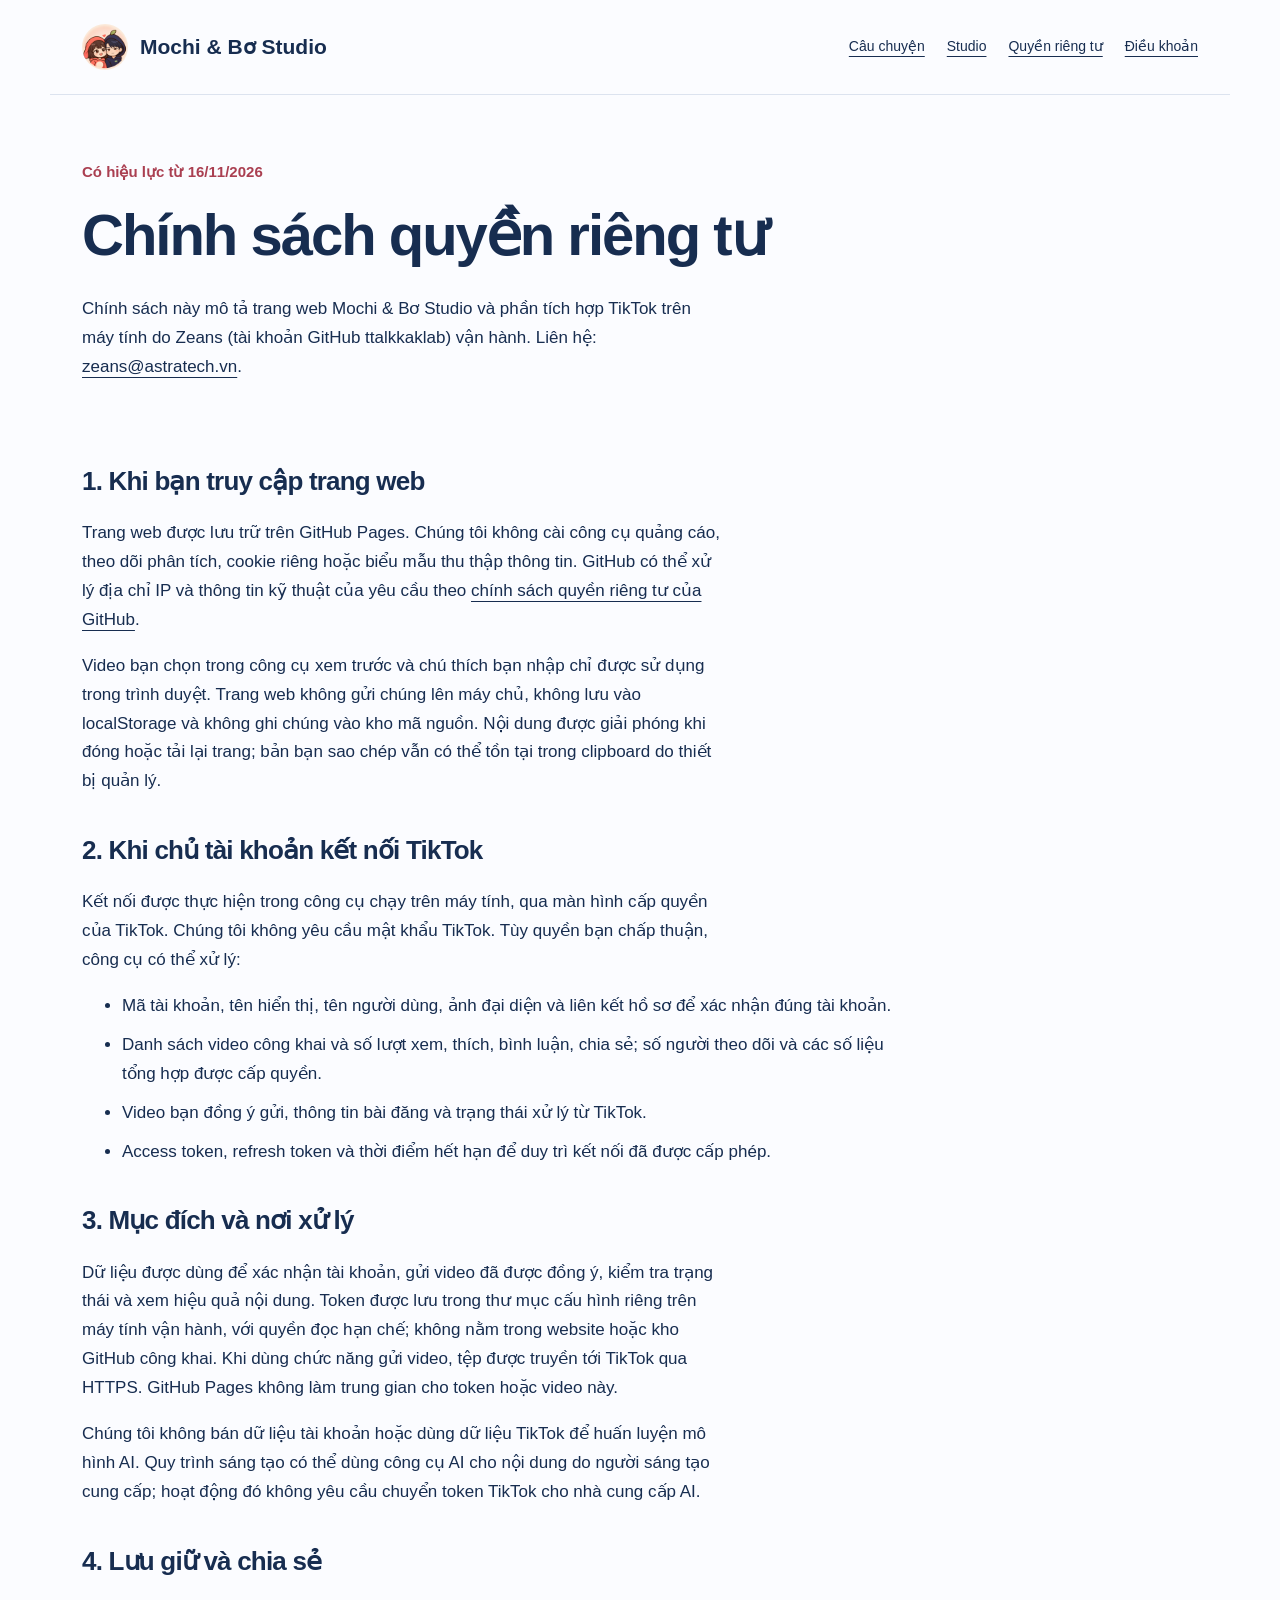
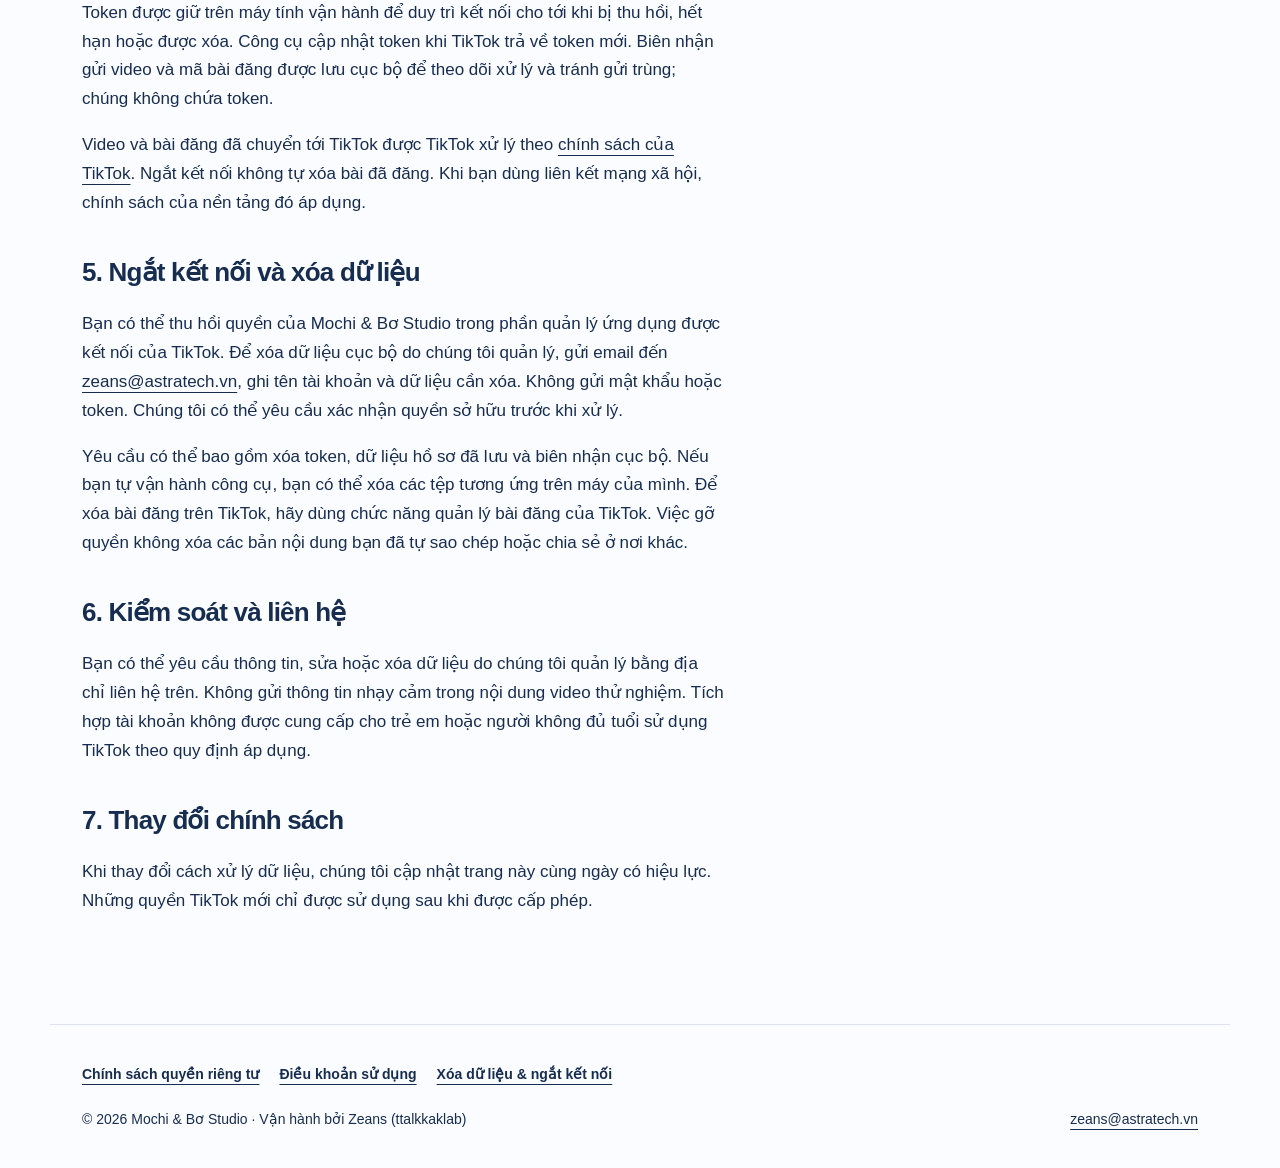
==== privacy.html @ 59227b65 "Publish Vietnamese Mochi and Bo Studio website" ====
<!doctype html><html lang="vi"><head><meta charset="utf-8"><meta name="viewport" content="width=device-width,initial-scale=1"><meta name="description" content="Cách Mochi &amp; Bơ Studio xử lý dữ liệu, quyền TikTok, lưu trữ cục bộ và yêu cầu xóa dữ liệu."><meta name="theme-color" content="#172d50"><meta property="og:title" content="Chính sách quyền riêng tư — Mochi &amp; Bơ Studio"><meta property="og:image" content="https://ttalkkaklab.github.io/mochi-bo-studio/assets/mochi-bo-cafe.png"><title>Chính sách quyền riêng tư — Mochi &amp; Bơ Studio</title><link rel="icon" href="assets/mochi-bo.png"><link rel="stylesheet" href="styles.css"></head><body><a class="skip" href="#main">Đến nội dung</a><header><a class="brand" href="index.html"><img src="assets/mochi-bo.png" alt="" width="46" height="46">Mochi &amp; Bơ Studio</a><nav aria-label="Điều hướng"><a href="index.html">Câu chuyện</a><a href="studio.html">Studio</a><a href="privacy.html">Quyền riêng tư</a><a href="terms.html">Điều khoản</a></nav></header><main id="main"><div class="intro"><p class="tag">Có hiệu lực từ 16/11/2026</p><h1>Chính sách quyền riêng tư</h1><p>Chính sách này mô tả trang web Mochi &amp; Bơ Studio và phần tích hợp TikTok trên máy tính do Zeans (tài khoản GitHub ttalkkaklab) vận hành. Liên hệ: <a href="mailto:zeans@astratech.vn">zeans@astratech.vn</a>.</p></div><article class="prose"><h2>1. Khi bạn truy cập trang web</h2><p>Trang web được lưu trữ trên GitHub Pages. Chúng tôi không cài công cụ quảng cáo, theo dõi phân tích, cookie riêng hoặc biểu mẫu thu thập thông tin. GitHub có thể xử lý địa chỉ IP và thông tin kỹ thuật của yêu cầu theo <a href="https://docs.github.com/en/site-policy/privacy-policies/github-general-privacy-statement">chính sách quyền riêng tư của GitHub</a>.</p><p>Video bạn chọn trong công cụ xem trước và chú thích bạn nhập chỉ được sử dụng trong trình duyệt. Trang web không gửi chúng lên máy chủ, không lưu vào localStorage và không ghi chúng vào kho mã nguồn. Nội dung được giải phóng khi đóng hoặc tải lại trang; bản bạn sao chép vẫn có thể tồn tại trong clipboard do thiết bị quản lý.</p><h2>2. Khi chủ tài khoản kết nối TikTok</h2><p>Kết nối được thực hiện trong công cụ chạy trên máy tính, qua màn hình cấp quyền của TikTok. Chúng tôi không yêu cầu mật khẩu TikTok. Tùy quyền bạn chấp thuận, công cụ có thể xử lý:</p><ul><li>Mã tài khoản, tên hiển thị, tên người dùng, ảnh đại diện và liên kết hồ sơ để xác nhận đúng tài khoản.</li><li>Danh sách video công khai và số lượt xem, thích, bình luận, chia sẻ; số người theo dõi và các số liệu tổng hợp được cấp quyền.</li><li>Video bạn đồng ý gửi, thông tin bài đăng và trạng thái xử lý từ TikTok.</li><li>Access token, refresh token và thời điểm hết hạn để duy trì kết nối đã được cấp phép.</li></ul><h2>3. Mục đích và nơi xử lý</h2><p>Dữ liệu được dùng để xác nhận tài khoản, gửi video đã được đồng ý, kiểm tra trạng thái và xem hiệu quả nội dung. Token được lưu trong thư mục cấu hình riêng trên máy tính vận hành, với quyền đọc hạn chế; không nằm trong website hoặc kho GitHub công khai. Khi dùng chức năng gửi video, tệp được truyền tới TikTok qua HTTPS. GitHub Pages không làm trung gian cho token hoặc video này.</p><p>Chúng tôi không bán dữ liệu tài khoản hoặc dùng dữ liệu TikTok để huấn luyện mô hình AI. Quy trình sáng tạo có thể dùng công cụ AI cho nội dung do người sáng tạo cung cấp; hoạt động đó không yêu cầu chuyển token TikTok cho nhà cung cấp AI.</p><h2>4. Lưu giữ và chia sẻ</h2><p>Token được giữ trên máy tính vận hành để duy trì kết nối cho tới khi bị thu hồi, hết hạn hoặc được xóa. Công cụ cập nhật token khi TikTok trả về token mới. Biên nhận gửi video và mã bài đăng được lưu cục bộ để theo dõi xử lý và tránh gửi trùng; chúng không chứa token.</p><p>Video và bài đăng đã chuyển tới TikTok được TikTok xử lý theo <a href="https://www.tiktok.com/legal/page/row/privacy-policy/en">chính sách của TikTok</a>. Ngắt kết nối không tự xóa bài đã đăng. Khi bạn dùng liên kết mạng xã hội, chính sách của nền tảng đó áp dụng.</p><h2 id="xoa-du-lieu">5. Ngắt kết nối và xóa dữ liệu</h2><p>Bạn có thể thu hồi quyền của Mochi &amp; Bơ Studio trong phần quản lý ứng dụng được kết nối của TikTok. Để xóa dữ liệu cục bộ do chúng tôi quản lý, gửi email đến <a href="mailto:zeans@astratech.vn?subject=Y%C3%AAu%20c%E1%BA%A7u%20x%C3%B3a%20d%E1%BB%AF%20li%E1%BB%87u">zeans@astratech.vn</a>, ghi tên tài khoản và dữ liệu cần xóa. Không gửi mật khẩu hoặc token. Chúng tôi có thể yêu cầu xác nhận quyền sở hữu trước khi xử lý.</p><p>Yêu cầu có thể bao gồm xóa token, dữ liệu hồ sơ đã lưu và biên nhận cục bộ. Nếu bạn tự vận hành công cụ, bạn có thể xóa các tệp tương ứng trên máy của mình. Để xóa bài đăng trên TikTok, hãy dùng chức năng quản lý bài đăng của TikTok. Việc gỡ quyền không xóa các bản nội dung bạn đã tự sao chép hoặc chia sẻ ở nơi khác.</p><h2>6. Kiểm soát và liên hệ</h2><p>Bạn có thể yêu cầu thông tin, sửa hoặc xóa dữ liệu do chúng tôi quản lý bằng địa chỉ liên hệ trên. Không gửi thông tin nhạy cảm trong nội dung video thử nghiệm. Tích hợp tài khoản không được cung cấp cho trẻ em hoặc người không đủ tuổi sử dụng TikTok theo quy định áp dụng.</p><h2>7. Thay đổi chính sách</h2><p>Khi thay đổi cách xử lý dữ liệu, chúng tôi cập nhật trang này cùng ngày có hiệu lực. Những quyền TikTok mới chỉ được sử dụng sau khi được cấp phép.</p></article></main><footer><div class="legal-links"><a href="privacy.html">Chính sách quyền riêng tư</a><a href="terms.html">Điều khoản sử dụng</a><a href="privacy.html#xoa-du-lieu">Xóa dữ liệu &amp; ngắt kết nối</a></div><div class="bottom"><span>© 2026 Mochi &amp; Bơ Studio · Vận hành bởi Zeans (ttalkkaklab)</span><a href="mailto:zeans@astratech.vn">zeans@astratech.vn</a></div></footer></body></html>
---- styles.css ----
*{box-sizing:border-box}html{scroll-behavior:smooth}body{margin:0;background:#fbfcff;color:#172d50;font-family:"Avenir Next","Segoe UI",Arial,sans-serif;font-size:17px;line-height:1.7}a{color:inherit;text-underline-offset:5px}a:hover{color:#aa3f51}:focus-visible{outline:3px solid #bd4d54;outline-offset:5px}header,main,footer{max-width:1180px;margin:auto;padding:0 32px}header{display:flex;align-items:center;justify-content:space-between;gap:24px;padding-top:24px;padding-bottom:24px;border-bottom:1px solid #dce3ef}.brand{font-weight:800;text-decoration:none;font-size:21px;display:flex;align-items:center;gap:12px;white-space:nowrap}.brand img{width:46px;height:46px;border-radius:50%}nav{display:flex;gap:22px;flex-wrap:wrap;font-size:14px}h1,h2,h3,p{margin-top:0}h1{font-size:clamp(40px,6vw,76px);line-height:1.12;letter-spacing:-2px;font-weight:800;max-width:850px;margin-bottom:28px}h2{font-size:34px;line-height:1.25;letter-spacing:-.8px}h3{font-size:23px;line-height:1.35}p{max-width:68ch}.hero{padding:74px 0 42px;display:grid;grid-template-columns:1.4fr 1fr;gap:60px;align-items:center}.hero p{font-size:20px}.hero .portrait{width:100%;max-width:300px;justify-self:center;border-radius:50%}.tag{color:#aa3f51;font-size:15px;font-weight:650;margin-bottom:18px}.links{display:flex;gap:12px;flex-wrap:wrap;margin-top:28px}.button{background:#172d50;color:white;text-decoration:none;padding:12px 22px;border-radius:8px;display:inline-flex;align-items:center;border:0;font:inherit;cursor:pointer}.button:hover{background:#2d466d;color:white}.secondary{background:#e9eef8;color:#172d50}.scene{margin:0}.scene img{display:block;width:100%;border-radius:24px 24px 4px 4px}.scene figcaption{font-size:14px;color:#50637c;padding:14px 0}section{padding:60px 0}.duo{display:grid;grid-template-columns:1fr 1fr;gap:70px}.duo article{border-top:3px solid #eab6bb;padding-top:24px}.duo article:nth-child(2){border-color:#89a6cc}.studio{background:#eaf0fa;border-radius:20px;padding:42px;display:grid;grid-template-columns:1.15fr 1fr;gap:42px}.studio p{margin-bottom:18px}.studio ol{padding-left:24px;margin:0}.studio li{padding:5px 0 12px}.legal-links{display:flex;gap:20px;flex-wrap:wrap;font-weight:600}.intro{padding:64px 0 28px}.intro h1{font-size:clamp(36px,5vw,58px)}.prose{max-width:820px;padding-bottom:55px}.prose h2{font-size:26px;margin-top:38px}.prose li{margin-bottom:10px}.note{padding:20px 24px;border-left:4px solid #bd4d54;background:#fff0f1;margin:24px 0}.workspace{display:grid;grid-template-columns:1fr 1fr;gap:32px;padding:30px;background:#eaf0fa;border-radius:16px}.workspace video{width:100%;max-height:480px;background:#172d50;border-radius:10px}.workspace label{display:block;font-weight:600;margin-bottom:8px}.workspace input,.workspace textarea{font:inherit;max-width:100%;width:100%;margin-bottom:16px}.workspace textarea{padding:14px;border:1px solid #a9b9d0;border-radius:8px;resize:vertical}.status{font-size:14px;min-height:25px;color:#475b77}.muted{color:#53657e;font-size:15px}footer{padding-top:38px;padding-bottom:36px;border-top:1px solid #dce3ef;margin-top:36px;font-size:14px}footer .bottom{display:flex;justify-content:space-between;gap:20px;flex-wrap:wrap;margin-top:22px}table{border-collapse:collapse;width:100%;font-size:15px}td,th{text-align:left;border-bottom:1px solid #dce3ef;padding:12px 8px;vertical-align:top}.skip{position:absolute;left:10px;top:-100px}.skip:focus{top:10px;background:white;z-index:3}@media(max-width:700px){header,main,footer{padding-left:22px;padding-right:22px}header{align-items:flex-start;flex-direction:column;gap:15px}nav{gap:12px 18px}.hero{padding-top:44px;grid-template-columns:1fr;gap:24px}.hero .portrait{display:none}h1{letter-spacing:-1.2px}.hero p{font-size:18px}.duo,.studio,.workspace{grid-template-columns:1fr;gap:24px}.duo{gap:26px}.studio{padding:26px}.workspace{padding:18px}section{padding:38px 0}.scene img{border-radius:14px}.intro{padding-top:40px}.legal-links{gap:12px 18px}h2{font-size:28px}}@media(prefers-reduced-motion:reduce){html{scroll-behavior:auto}}
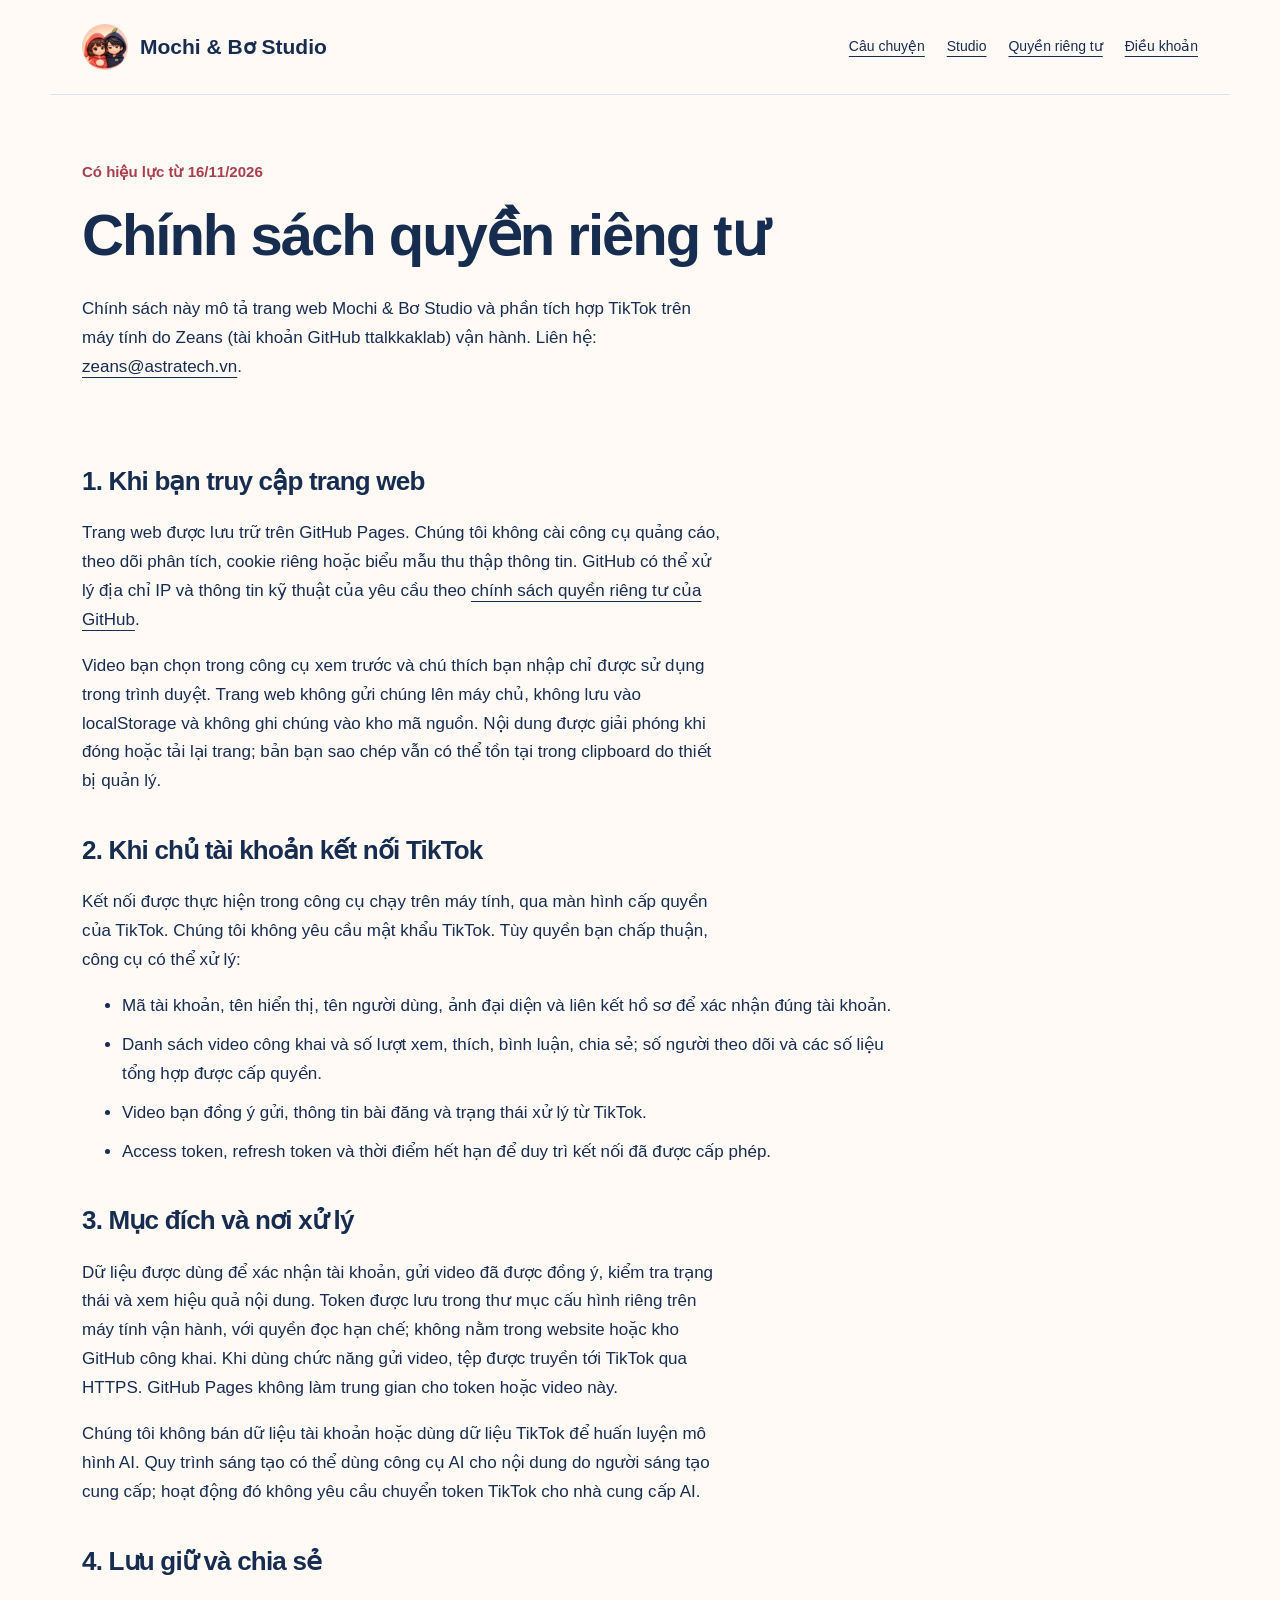
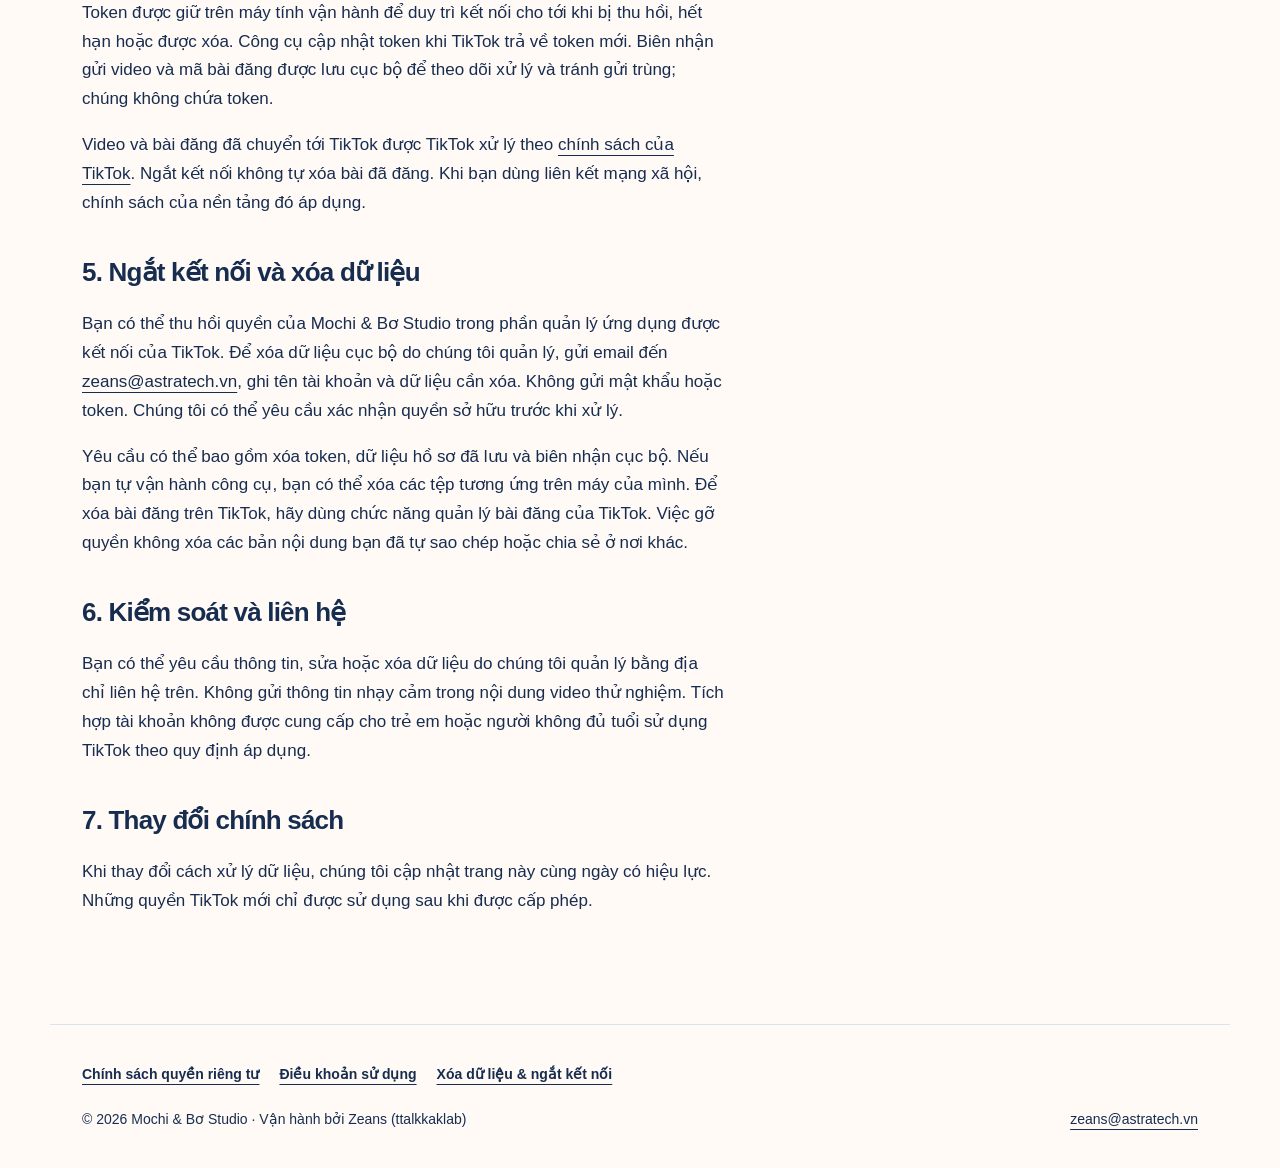
==== commit 498d3e56: "Refresh Mochi and Bo branding with 3D characters" ====
--- a/privacy.html
+++ b/privacy.html
@@ -1 +1 @@
-<!doctype html><html lang="vi"><head><meta charset="utf-8"><meta name="viewport" content="width=device-width,initial-scale=1"><meta name="description" content="Cách Mochi &amp; Bơ Studio xử lý dữ liệu, quyền TikTok, lưu trữ cục bộ và yêu cầu xóa dữ liệu."><meta name="theme-color" content="#172d50"><meta property="og:title" content="Chính sách quyền riêng tư — Mochi &amp; Bơ Studio"><meta property="og:image" content="https://ttalkkaklab.github.io/mochi-bo-studio/assets/mochi-bo-cafe.png"><title>Chính sách quyền riêng tư — Mochi &amp; Bơ Studio</title><link rel="icon" href="assets/mochi-bo.png"><link rel="stylesheet" href="styles.css"></head><body><a class="skip" href="#main">Đến nội dung</a><header><a class="brand" href="index.html"><img src="assets/mochi-bo.png" alt="" width="46" height="46">Mochi &amp; Bơ Studio</a><nav aria-label="Điều hướng"><a href="index.html">Câu chuyện</a><a href="studio.html">Studio</a><a href="privacy.html">Quyền riêng tư</a><a href="terms.html">Điều khoản</a></nav></header><main id="main"><div class="intro"><p class="tag">Có hiệu lực từ 16/11/2026</p><h1>Chính sách quyền riêng tư</h1><p>Chính sách này mô tả trang web Mochi &amp; Bơ Studio và phần tích hợp TikTok trên máy tính do Zeans (tài khoản GitHub ttalkkaklab) vận hành. Liên hệ: <a href="mailto:zeans@astratech.vn">zeans@astratech.vn</a>.</p></div><article class="prose"><h2>1. Khi bạn truy cập trang web</h2><p>Trang web được lưu trữ trên GitHub Pages. Chúng tôi không cài công cụ quảng cáo, theo dõi phân tích, cookie riêng hoặc biểu mẫu thu thập thông tin. GitHub có thể xử lý địa chỉ IP và thông tin kỹ thuật của yêu cầu theo <a href="https://docs.github.com/en/site-policy/privacy-policies/github-general-privacy-statement">chính sách quyền riêng tư của GitHub</a>.</p><p>Video bạn chọn trong công cụ xem trước và chú thích bạn nhập chỉ được sử dụng trong trình duyệt. Trang web không gửi chúng lên máy chủ, không lưu vào localStorage và không ghi chúng vào kho mã nguồn. Nội dung được giải phóng khi đóng hoặc tải lại trang; bản bạn sao chép vẫn có thể tồn tại trong clipboard do thiết bị quản lý.</p><h2>2. Khi chủ tài khoản kết nối TikTok</h2><p>Kết nối được thực hiện trong công cụ chạy trên máy tính, qua màn hình cấp quyền của TikTok. Chúng tôi không yêu cầu mật khẩu TikTok. Tùy quyền bạn chấp thuận, công cụ có thể xử lý:</p><ul><li>Mã tài khoản, tên hiển thị, tên người dùng, ảnh đại diện và liên kết hồ sơ để xác nhận đúng tài khoản.</li><li>Danh sách video công khai và số lượt xem, thích, bình luận, chia sẻ; số người theo dõi và các số liệu tổng hợp được cấp quyền.</li><li>Video bạn đồng ý gửi, thông tin bài đăng và trạng thái xử lý từ TikTok.</li><li>Access token, refresh token và thời điểm hết hạn để duy trì kết nối đã được cấp phép.</li></ul><h2>3. Mục đích và nơi xử lý</h2><p>Dữ liệu được dùng để xác nhận tài khoản, gửi video đã được đồng ý, kiểm tra trạng thái và xem hiệu quả nội dung. Token được lưu trong thư mục cấu hình riêng trên máy tính vận hành, với quyền đọc hạn chế; không nằm trong website hoặc kho GitHub công khai. Khi dùng chức năng gửi video, tệp được truyền tới TikTok qua HTTPS. GitHub Pages không làm trung gian cho token hoặc video này.</p><p>Chúng tôi không bán dữ liệu tài khoản hoặc dùng dữ liệu TikTok để huấn luyện mô hình AI. Quy trình sáng tạo có thể dùng công cụ AI cho nội dung do người sáng tạo cung cấp; hoạt động đó không yêu cầu chuyển token TikTok cho nhà cung cấp AI.</p><h2>4. Lưu giữ và chia sẻ</h2><p>Token được giữ trên máy tính vận hành để duy trì kết nối cho tới khi bị thu hồi, hết hạn hoặc được xóa. Công cụ cập nhật token khi TikTok trả về token mới. Biên nhận gửi video và mã bài đăng được lưu cục bộ để theo dõi xử lý và tránh gửi trùng; chúng không chứa token.</p><p>Video và bài đăng đã chuyển tới TikTok được TikTok xử lý theo <a href="https://www.tiktok.com/legal/page/row/privacy-policy/en">chính sách của TikTok</a>. Ngắt kết nối không tự xóa bài đã đăng. Khi bạn dùng liên kết mạng xã hội, chính sách của nền tảng đó áp dụng.</p><h2 id="xoa-du-lieu">5. Ngắt kết nối và xóa dữ liệu</h2><p>Bạn có thể thu hồi quyền của Mochi &amp; Bơ Studio trong phần quản lý ứng dụng được kết nối của TikTok. Để xóa dữ liệu cục bộ do chúng tôi quản lý, gửi email đến <a href="mailto:zeans@astratech.vn?subject=Y%C3%AAu%20c%E1%BA%A7u%20x%C3%B3a%20d%E1%BB%AF%20li%E1%BB%87u">zeans@astratech.vn</a>, ghi tên tài khoản và dữ liệu cần xóa. Không gửi mật khẩu hoặc token. Chúng tôi có thể yêu cầu xác nhận quyền sở hữu trước khi xử lý.</p><p>Yêu cầu có thể bao gồm xóa token, dữ liệu hồ sơ đã lưu và biên nhận cục bộ. Nếu bạn tự vận hành công cụ, bạn có thể xóa các tệp tương ứng trên máy của mình. Để xóa bài đăng trên TikTok, hãy dùng chức năng quản lý bài đăng của TikTok. Việc gỡ quyền không xóa các bản nội dung bạn đã tự sao chép hoặc chia sẻ ở nơi khác.</p><h2>6. Kiểm soát và liên hệ</h2><p>Bạn có thể yêu cầu thông tin, sửa hoặc xóa dữ liệu do chúng tôi quản lý bằng địa chỉ liên hệ trên. Không gửi thông tin nhạy cảm trong nội dung video thử nghiệm. Tích hợp tài khoản không được cung cấp cho trẻ em hoặc người không đủ tuổi sử dụng TikTok theo quy định áp dụng.</p><h2>7. Thay đổi chính sách</h2><p>Khi thay đổi cách xử lý dữ liệu, chúng tôi cập nhật trang này cùng ngày có hiệu lực. Những quyền TikTok mới chỉ được sử dụng sau khi được cấp phép.</p></article></main><footer><div class="legal-links"><a href="privacy.html">Chính sách quyền riêng tư</a><a href="terms.html">Điều khoản sử dụng</a><a href="privacy.html#xoa-du-lieu">Xóa dữ liệu &amp; ngắt kết nối</a></div><div class="bottom"><span>© 2026 Mochi &amp; Bơ Studio · Vận hành bởi Zeans (ttalkkaklab)</span><a href="mailto:zeans@astratech.vn">zeans@astratech.vn</a></div></footer></body></html>+<!doctype html><html lang="vi"><head><meta charset="utf-8"><meta name="viewport" content="width=device-width,initial-scale=1"><meta name="description" content="Cách Mochi &amp; Bơ Studio xử lý dữ liệu, quyền TikTok, lưu trữ cục bộ và yêu cầu xóa dữ liệu."><meta name="theme-color" content="#172d50"><meta property="og:title" content="Chính sách quyền riêng tư — Mochi &amp; Bơ Studio"><meta property="og:image" content="https://ttalkkaklab.github.io/mochi-bo-studio/assets/mochi-bo-cafe-3d.png"><title>Chính sách quyền riêng tư — Mochi &amp; Bơ Studio</title><link rel="icon" href="assets/mochi-bo-3d.png"><link rel="stylesheet" href="styles.css"></head><body><a class="skip" href="#main">Đến nội dung</a><header><a class="brand" href="index.html"><img src="assets/mochi-bo-3d.png" alt="" width="46" height="46">Mochi &amp; Bơ Studio</a><nav aria-label="Điều hướng"><a href="index.html">Câu chuyện</a><a href="studio.html">Studio</a><a href="privacy.html">Quyền riêng tư</a><a href="terms.html">Điều khoản</a></nav></header><main id="main"><div class="intro"><p class="tag">Có hiệu lực từ 16/11/2026</p><h1>Chính sách quyền riêng tư</h1><p>Chính sách này mô tả trang web Mochi &amp; Bơ Studio và phần tích hợp TikTok trên máy tính do Zeans (tài khoản GitHub ttalkkaklab) vận hành. Liên hệ: <a href="mailto:zeans@astratech.vn">zeans@astratech.vn</a>.</p></div><article class="prose"><h2>1. Khi bạn truy cập trang web</h2><p>Trang web được lưu trữ trên GitHub Pages. Chúng tôi không cài công cụ quảng cáo, theo dõi phân tích, cookie riêng hoặc biểu mẫu thu thập thông tin. GitHub có thể xử lý địa chỉ IP và thông tin kỹ thuật của yêu cầu theo <a href="https://docs.github.com/en/site-policy/privacy-policies/github-general-privacy-statement">chính sách quyền riêng tư của GitHub</a>.</p><p>Video bạn chọn trong công cụ xem trước và chú thích bạn nhập chỉ được sử dụng trong trình duyệt. Trang web không gửi chúng lên máy chủ, không lưu vào localStorage và không ghi chúng vào kho mã nguồn. Nội dung được giải phóng khi đóng hoặc tải lại trang; bản bạn sao chép vẫn có thể tồn tại trong clipboard do thiết bị quản lý.</p><h2>2. Khi chủ tài khoản kết nối TikTok</h2><p>Kết nối được thực hiện trong công cụ chạy trên máy tính, qua màn hình cấp quyền của TikTok. Chúng tôi không yêu cầu mật khẩu TikTok. Tùy quyền bạn chấp thuận, công cụ có thể xử lý:</p><ul><li>Mã tài khoản, tên hiển thị, tên người dùng, ảnh đại diện và liên kết hồ sơ để xác nhận đúng tài khoản.</li><li>Danh sách video công khai và số lượt xem, thích, bình luận, chia sẻ; số người theo dõi và các số liệu tổng hợp được cấp quyền.</li><li>Video bạn đồng ý gửi, thông tin bài đăng và trạng thái xử lý từ TikTok.</li><li>Access token, refresh token và thời điểm hết hạn để duy trì kết nối đã được cấp phép.</li></ul><h2>3. Mục đích và nơi xử lý</h2><p>Dữ liệu được dùng để xác nhận tài khoản, gửi video đã được đồng ý, kiểm tra trạng thái và xem hiệu quả nội dung. Token được lưu trong thư mục cấu hình riêng trên máy tính vận hành, với quyền đọc hạn chế; không nằm trong website hoặc kho GitHub công khai. Khi dùng chức năng gửi video, tệp được truyền tới TikTok qua HTTPS. GitHub Pages không làm trung gian cho token hoặc video này.</p><p>Chúng tôi không bán dữ liệu tài khoản hoặc dùng dữ liệu TikTok để huấn luyện mô hình AI. Quy trình sáng tạo có thể dùng công cụ AI cho nội dung do người sáng tạo cung cấp; hoạt động đó không yêu cầu chuyển token TikTok cho nhà cung cấp AI.</p><h2>4. Lưu giữ và chia sẻ</h2><p>Token được giữ trên máy tính vận hành để duy trì kết nối cho tới khi bị thu hồi, hết hạn hoặc được xóa. Công cụ cập nhật token khi TikTok trả về token mới. Biên nhận gửi video và mã bài đăng được lưu cục bộ để theo dõi xử lý và tránh gửi trùng; chúng không chứa token.</p><p>Video và bài đăng đã chuyển tới TikTok được TikTok xử lý theo <a href="https://www.tiktok.com/legal/page/row/privacy-policy/en">chính sách của TikTok</a>. Ngắt kết nối không tự xóa bài đã đăng. Khi bạn dùng liên kết mạng xã hội, chính sách của nền tảng đó áp dụng.</p><h2 id="xoa-du-lieu">5. Ngắt kết nối và xóa dữ liệu</h2><p>Bạn có thể thu hồi quyền của Mochi &amp; Bơ Studio trong phần quản lý ứng dụng được kết nối của TikTok. Để xóa dữ liệu cục bộ do chúng tôi quản lý, gửi email đến <a href="mailto:zeans@astratech.vn?subject=Y%C3%AAu%20c%E1%BA%A7u%20x%C3%B3a%20d%E1%BB%AF%20li%E1%BB%87u">zeans@astratech.vn</a>, ghi tên tài khoản và dữ liệu cần xóa. Không gửi mật khẩu hoặc token. Chúng tôi có thể yêu cầu xác nhận quyền sở hữu trước khi xử lý.</p><p>Yêu cầu có thể bao gồm xóa token, dữ liệu hồ sơ đã lưu và biên nhận cục bộ. Nếu bạn tự vận hành công cụ, bạn có thể xóa các tệp tương ứng trên máy của mình. Để xóa bài đăng trên TikTok, hãy dùng chức năng quản lý bài đăng của TikTok. Việc gỡ quyền không xóa các bản nội dung bạn đã tự sao chép hoặc chia sẻ ở nơi khác.</p><h2>6. Kiểm soát và liên hệ</h2><p>Bạn có thể yêu cầu thông tin, sửa hoặc xóa dữ liệu do chúng tôi quản lý bằng địa chỉ liên hệ trên. Không gửi thông tin nhạy cảm trong nội dung video thử nghiệm. Tích hợp tài khoản không được cung cấp cho trẻ em hoặc người không đủ tuổi sử dụng TikTok theo quy định áp dụng.</p><h2>7. Thay đổi chính sách</h2><p>Khi thay đổi cách xử lý dữ liệu, chúng tôi cập nhật trang này cùng ngày có hiệu lực. Những quyền TikTok mới chỉ được sử dụng sau khi được cấp phép.</p></article></main><footer><div class="legal-links"><a href="privacy.html">Chính sách quyền riêng tư</a><a href="terms.html">Điều khoản sử dụng</a><a href="privacy.html#xoa-du-lieu">Xóa dữ liệu &amp; ngắt kết nối</a></div><div class="bottom"><span>© 2026 Mochi &amp; Bơ Studio · Vận hành bởi Zeans (ttalkkaklab)</span><a href="mailto:zeans@astratech.vn">zeans@astratech.vn</a></div></footer></body></html>
--- a/styles.css
+++ b/styles.css
@@ -1 +1 @@
-*{box-sizing:border-box}html{scroll-behavior:smooth}body{margin:0;background:#fbfcff;color:#172d50;font-family:"Avenir Next","Segoe UI",Arial,sans-serif;font-size:17px;line-height:1.7}a{color:inherit;text-underline-offset:5px}a:hover{color:#aa3f51}:focus-visible{outline:3px solid #bd4d54;outline-offset:5px}header,main,footer{max-width:1180px;margin:auto;padding:0 32px}header{display:flex;align-items:center;justify-content:space-between;gap:24px;padding-top:24px;padding-bottom:24px;border-bottom:1px solid #dce3ef}.brand{font-weight:800;text-decoration:none;font-size:21px;display:flex;align-items:center;gap:12px;white-space:nowrap}.brand img{width:46px;height:46px;border-radius:50%}nav{display:flex;gap:22px;flex-wrap:wrap;font-size:14px}h1,h2,h3,p{margin-top:0}h1{font-size:clamp(40px,6vw,76px);line-height:1.12;letter-spacing:-2px;font-weight:800;max-width:850px;margin-bottom:28px}h2{font-size:34px;line-height:1.25;letter-spacing:-.8px}h3{font-size:23px;line-height:1.35}p{max-width:68ch}.hero{padding:74px 0 42px;display:grid;grid-template-columns:1.4fr 1fr;gap:60px;align-items:center}.hero p{font-size:20px}.hero .portrait{width:100%;max-width:300px;justify-self:center;border-radius:50%}.tag{color:#aa3f51;font-size:15px;font-weight:650;margin-bottom:18px}.links{display:flex;gap:12px;flex-wrap:wrap;margin-top:28px}.button{background:#172d50;color:white;text-decoration:none;padding:12px 22px;border-radius:8px;display:inline-flex;align-items:center;border:0;font:inherit;cursor:pointer}.button:hover{background:#2d466d;color:white}.secondary{background:#e9eef8;color:#172d50}.scene{margin:0}.scene img{display:block;width:100%;border-radius:24px 24px 4px 4px}.scene figcaption{font-size:14px;color:#50637c;padding:14px 0}section{padding:60px 0}.duo{display:grid;grid-template-columns:1fr 1fr;gap:70px}.duo article{border-top:3px solid #eab6bb;padding-top:24px}.duo article:nth-child(2){border-color:#89a6cc}.studio{background:#eaf0fa;border-radius:20px;padding:42px;display:grid;grid-template-columns:1.15fr 1fr;gap:42px}.studio p{margin-bottom:18px}.studio ol{padding-left:24px;margin:0}.studio li{padding:5px 0 12px}.legal-links{display:flex;gap:20px;flex-wrap:wrap;font-weight:600}.intro{padding:64px 0 28px}.intro h1{font-size:clamp(36px,5vw,58px)}.prose{max-width:820px;padding-bottom:55px}.prose h2{font-size:26px;margin-top:38px}.prose li{margin-bottom:10px}.note{padding:20px 24px;border-left:4px solid #bd4d54;background:#fff0f1;margin:24px 0}.workspace{display:grid;grid-template-columns:1fr 1fr;gap:32px;padding:30px;background:#eaf0fa;border-radius:16px}.workspace video{width:100%;max-height:480px;background:#172d50;border-radius:10px}.workspace label{display:block;font-weight:600;margin-bottom:8px}.workspace input,.workspace textarea{font:inherit;max-width:100%;width:100%;margin-bottom:16px}.workspace textarea{padding:14px;border:1px solid #a9b9d0;border-radius:8px;resize:vertical}.status{font-size:14px;min-height:25px;color:#475b77}.muted{color:#53657e;font-size:15px}footer{padding-top:38px;padding-bottom:36px;border-top:1px solid #dce3ef;margin-top:36px;font-size:14px}footer .bottom{display:flex;justify-content:space-between;gap:20px;flex-wrap:wrap;margin-top:22px}table{border-collapse:collapse;width:100%;font-size:15px}td,th{text-align:left;border-bottom:1px solid #dce3ef;padding:12px 8px;vertical-align:top}.skip{position:absolute;left:10px;top:-100px}.skip:focus{top:10px;background:white;z-index:3}@media(max-width:700px){header,main,footer{padding-left:22px;padding-right:22px}header{align-items:flex-start;flex-direction:column;gap:15px}nav{gap:12px 18px}.hero{padding-top:44px;grid-template-columns:1fr;gap:24px}.hero .portrait{display:none}h1{letter-spacing:-1.2px}.hero p{font-size:18px}.duo,.studio,.workspace{grid-template-columns:1fr;gap:24px}.duo{gap:26px}.studio{padding:26px}.workspace{padding:18px}section{padding:38px 0}.scene img{border-radius:14px}.intro{padding-top:40px}.legal-links{gap:12px 18px}h2{font-size:28px}}@media(prefers-reduced-motion:reduce){html{scroll-behavior:auto}}+*{box-sizing:border-box}html{scroll-behavior:smooth}body{margin:0;background:#fffaf6;color:#172d50;font-family:"Avenir Next","Segoe UI",Arial,sans-serif;font-size:17px;line-height:1.7}a{color:inherit;text-underline-offset:5px}a:hover{color:#aa3f51}:focus-visible{outline:3px solid #bd4d54;outline-offset:5px}header,main,footer{max-width:1180px;margin:auto;padding:0 32px}header{display:flex;align-items:center;justify-content:space-between;gap:24px;padding-top:24px;padding-bottom:24px;border-bottom:1px solid #dce3ef}.brand{font-weight:800;text-decoration:none;font-size:21px;display:flex;align-items:center;gap:12px;white-space:nowrap}.brand img{width:46px;height:46px;border-radius:50%}nav{display:flex;gap:22px;flex-wrap:wrap;font-size:14px}h1,h2,h3,p{margin-top:0}h1{font-size:clamp(40px,6vw,76px);line-height:1.12;letter-spacing:-2px;font-weight:800;max-width:850px;margin-bottom:28px}h2{font-size:34px;line-height:1.25;letter-spacing:-.8px}h3{font-size:23px;line-height:1.35}p{max-width:68ch}.hero{padding:74px 0 42px;display:grid;grid-template-columns:1.4fr 1fr;gap:60px;align-items:center}.hero p{font-size:20px}.hero .portrait{width:100%;max-width:300px;justify-self:center;border-radius:50%}.tag{color:#aa3f51;font-size:15px;font-weight:650;margin-bottom:18px}.links{display:flex;gap:12px;flex-wrap:wrap;margin-top:28px}.button{background:#172d50;color:white;text-decoration:none;padding:12px 22px;border-radius:8px;display:inline-flex;align-items:center;border:0;font:inherit;cursor:pointer}.button:hover{background:#2d466d;color:white}.secondary{background:#e9eef8;color:#172d50}.scene{margin:0}.scene img{display:block;width:100%;border-radius:24px 24px 4px 4px}.scene figcaption{font-size:14px;color:#50637c;padding:14px 0}section{padding:60px 0}.duo{display:grid;grid-template-columns:1fr 1fr;gap:70px}.duo article{border-top:3px solid #eab6bb;padding-top:24px}.duo article:nth-child(2){border-color:#89a6cc}.studio{background:#edf0eb;border-radius:20px;padding:42px;display:grid;grid-template-columns:1.15fr 1fr;gap:42px}.studio p{margin-bottom:18px}.studio ol{padding-left:24px;margin:0}.studio li{padding:5px 0 12px}.legal-links{display:flex;gap:20px;flex-wrap:wrap;font-weight:600}.intro{padding:64px 0 28px}.intro h1{font-size:clamp(36px,5vw,58px)}.prose{max-width:820px;padding-bottom:55px}.prose h2{font-size:26px;margin-top:38px}.prose li{margin-bottom:10px}.note{padding:20px 24px;border-left:4px solid #bd4d54;background:#fff0f1;margin:24px 0}.workspace{display:grid;grid-template-columns:1fr 1fr;gap:32px;padding:30px;background:#edf0eb;border-radius:16px}.workspace video{width:100%;max-height:480px;background:#172d50;border-radius:10px}.workspace label{display:block;font-weight:600;margin-bottom:8px}.workspace input,.workspace textarea{font:inherit;max-width:100%;width:100%;margin-bottom:16px}.workspace textarea{padding:14px;border:1px solid #a9b9d0;border-radius:8px;resize:vertical}.status{font-size:14px;min-height:25px;color:#475b77}.muted{color:#53657e;font-size:15px}footer{padding-top:38px;padding-bottom:36px;border-top:1px solid #dce3ef;margin-top:36px;font-size:14px}footer .bottom{display:flex;justify-content:space-between;gap:20px;flex-wrap:wrap;margin-top:22px}table{border-collapse:collapse;width:100%;font-size:15px}td,th{text-align:left;border-bottom:1px solid #dce3ef;padding:12px 8px;vertical-align:top}.skip{position:absolute;left:10px;top:-100px}.skip:focus{top:10px;background:white;z-index:3}@media(max-width:700px){header,main,footer{padding-left:22px;padding-right:22px}header{align-items:flex-start;flex-direction:column;gap:15px}nav{gap:12px 18px}.hero{padding-top:44px;grid-template-columns:1fr;gap:24px}.hero .portrait{display:none}h1{letter-spacing:-1.2px}.hero p{font-size:18px}.duo,.studio,.workspace{grid-template-columns:1fr;gap:24px}.duo{gap:26px}.studio{padding:26px}.workspace{padding:18px}section{padding:38px 0}.scene img{border-radius:14px}.intro{padding-top:40px}.legal-links{gap:12px 18px}h2{font-size:28px}}@media(prefers-reduced-motion:reduce){html{scroll-behavior:auto}}
